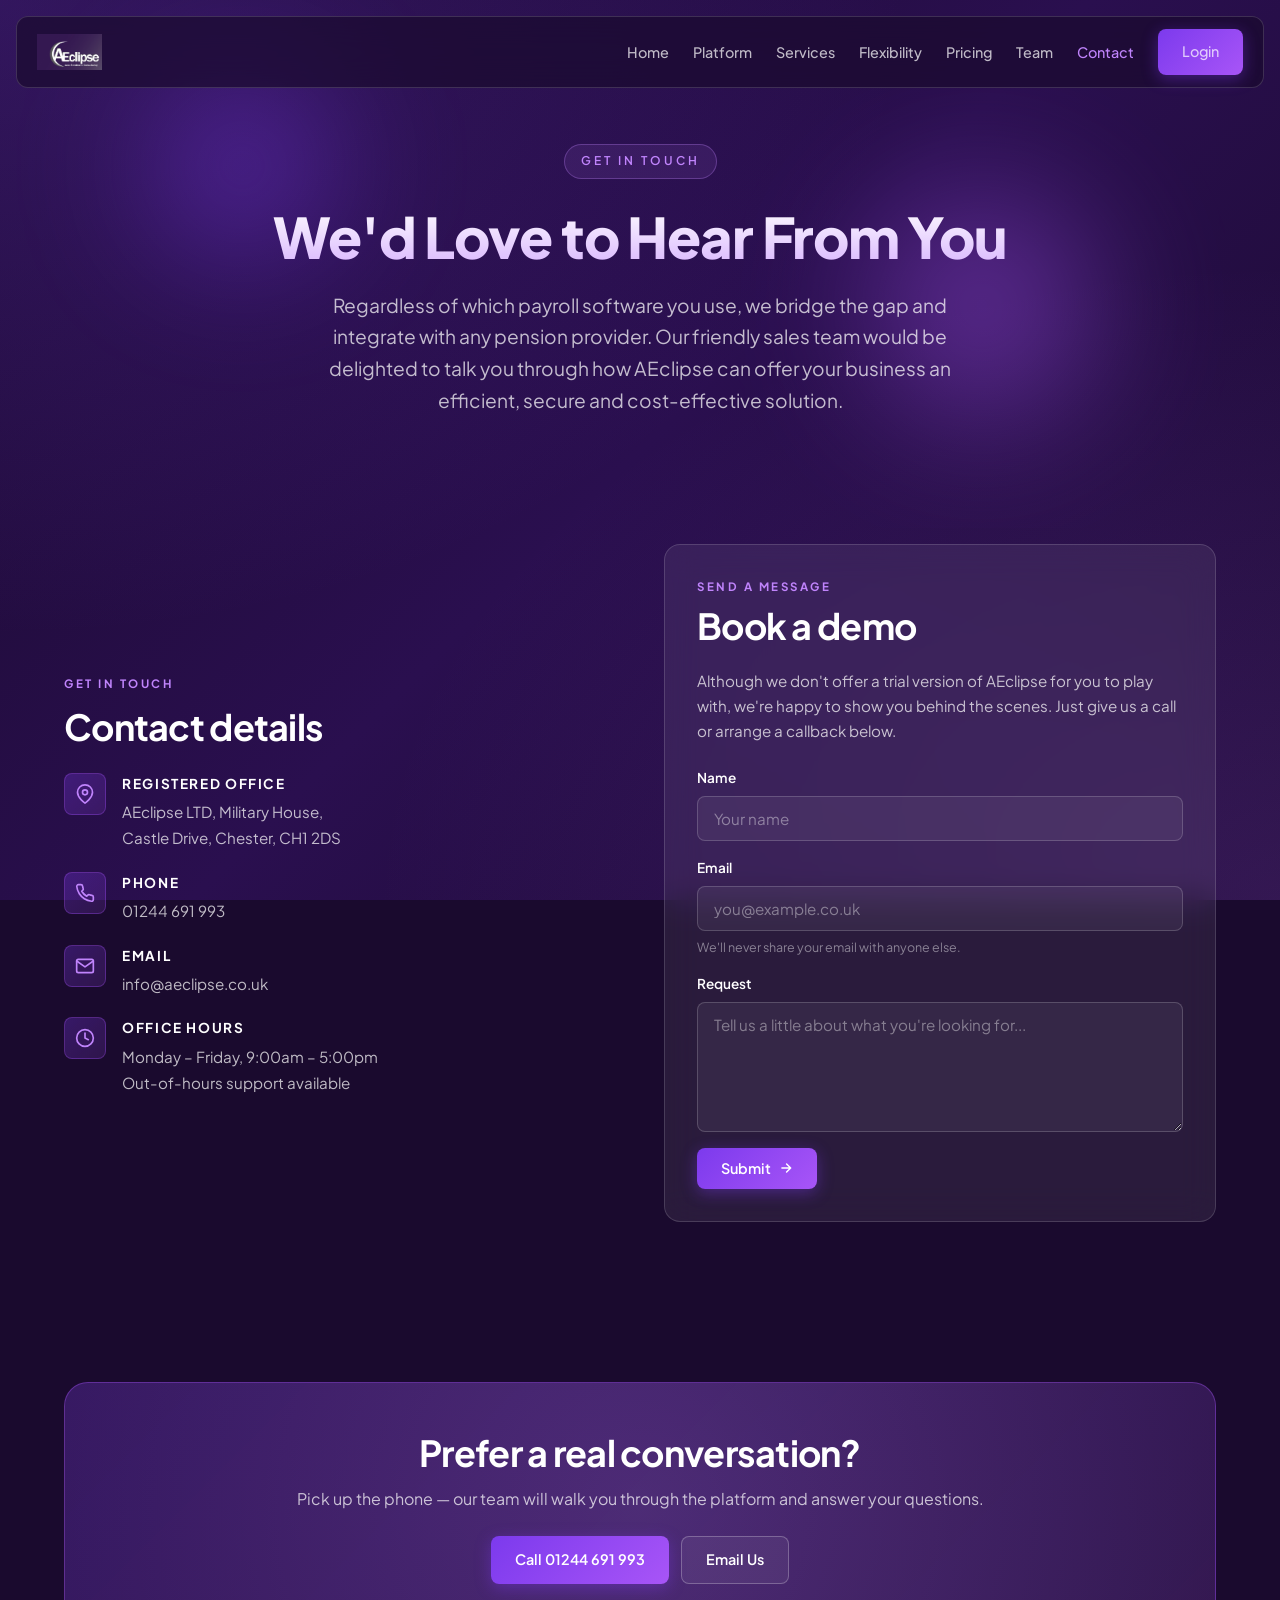
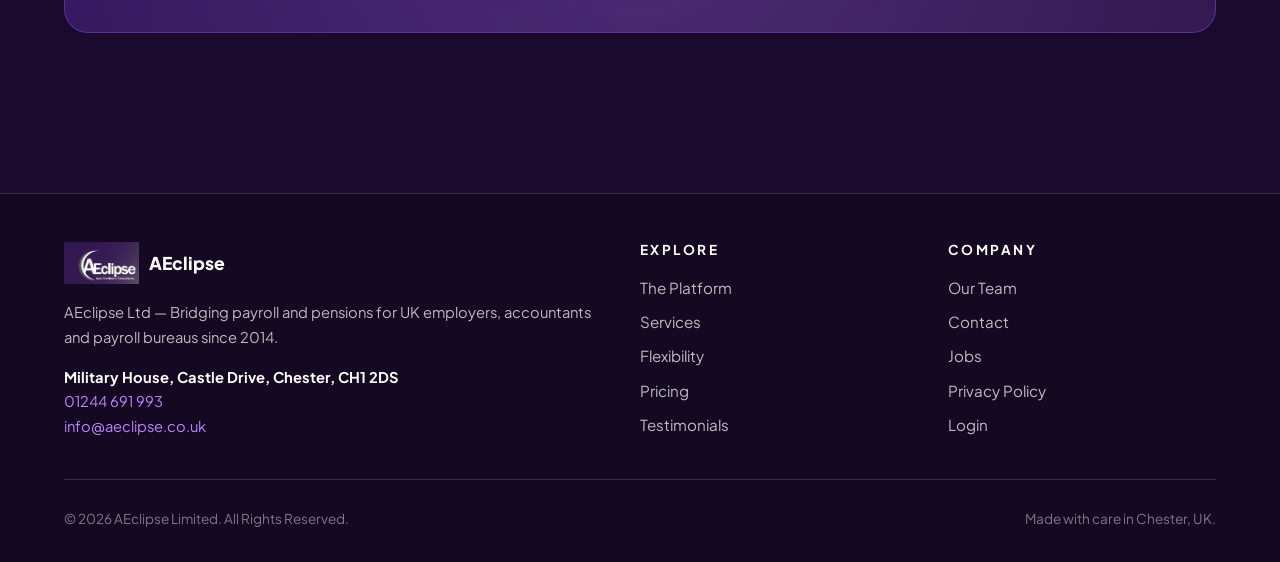
==== contact.html @ cf1ba9d9 "feat: AEclipse Auto Enrolment Consultancy site revamp Dark glassmorphism design across 11 pages with" ====
<!doctype html>
<html lang="en-GB">
<head>
<meta charset="utf-8">
<meta name="viewport" content="width=device-width,initial-scale=1">
<title>Contact — AEclipse | Get in Touch</title>
<meta name="description" content="Talk to the AEclipse team. Phone 01244 691 993, email info@aeclipse.co.uk, or send a message via the contact form.">
<link rel="icon" type="image/png" href="assets/images/Aeclipselogo.png">
<link rel="preconnect" href="https://fonts.googleapis.com">
<link rel="preconnect" href="https://fonts.gstatic.com" crossorigin>
<link href="https://fonts.googleapis.com/css2?family=Plus+Jakarta+Sans:wght@300;400;500;600;700;800&display=swap" rel="stylesheet">
<link rel="stylesheet" href="assets/css/style.css">
</head>
<body>

<nav class="navbar" aria-label="Main navigation">
  <a href="index.html" class="navbar-logo"><img src="assets/images/Aeclipselogo.png" alt="AEclipse logo"></a>
  <button class="menu-toggle" aria-label="Toggle menu" aria-expanded="false">
    <svg viewBox="0 0 24 24" fill="none" stroke="currentColor" stroke-width="2"><path d="M3 6h18M3 12h18M3 18h18" stroke-linecap="round"/></svg>
  </button>
  <ul class="navbar-links">
    <li><a href="index.html">Home</a></li>
    <li><a href="platform.html">Platform</a></li>
    <li><a href="services.html">Services</a></li>
    <li><a href="flexibility.html">Flexibility</a></li>
    <li><a href="pricing.html">Pricing</a></li>
    <li><a href="team.html">Team</a></li>
    <li><a href="contact.html" class="active">Contact</a></li>
    <li class="cta"><a href="https://pro.aeclipse.co.uk/" class="btn btn-primary" target="_blank" rel="noopener">Login</a></li>
  </ul>
</nav>

<header class="hero">
  <div class="orb orb-1"></div>
  <div class="orb orb-2"></div>
  <div class="container">
    <span class="hero-eyebrow reveal">Get in Touch</span>
    <h1 class="reveal">We'd Love to Hear From You</h1>
    <p class="hero-subtitle reveal">Regardless of which payroll software you use, we bridge the gap and integrate with any pension provider. Our friendly sales team would be delighted to talk you through how AEclipse can offer your business an efficient, secure and cost-effective solution.</p>
  </div>
</header>

<section class="section" style="padding-top:1rem">
  <div class="container">
    <div class="two-col">
      <div class="reveal">
        <span class="section-eyebrow">Get in touch</span>
        <h2 style="margin-bottom:1.5rem">Contact details</h2>
        <div class="contact-info">
          <div class="contact-info-item">
            <div class="contact-info-icon"><svg viewBox="0 0 24 24" fill="none" stroke="currentColor" stroke-width="2" stroke-linecap="round" stroke-linejoin="round"><path d="M21 10c0 7-9 13-9 13s-9-6-9-13a9 9 0 0 1 18 0z"/><circle cx="12" cy="10" r="3"/></svg></div>
            <div class="contact-info-text">
              <strong>Registered Office</strong>
              <span>AEclipse LTD, Military House,<br>Castle Drive, Chester, CH1 2DS</span>
            </div>
          </div>
          <div class="contact-info-item">
            <div class="contact-info-icon"><svg viewBox="0 0 24 24" fill="none" stroke="currentColor" stroke-width="2" stroke-linecap="round" stroke-linejoin="round"><path d="M22 16.92v3a2 2 0 0 1-2.18 2 19.79 19.79 0 0 1-8.63-3.07 19.5 19.5 0 0 1-6-6 19.79 19.79 0 0 1-3.07-8.67A2 2 0 0 1 4.11 2h3a2 2 0 0 1 2 1.72 12.84 12.84 0 0 0 .7 2.81 2 2 0 0 1-.45 2.11L8.09 9.91a16 16 0 0 0 6 6l1.27-1.27a2 2 0 0 1 2.11-.45 12.84 12.84 0 0 0 2.81.7A2 2 0 0 1 22 16.92z"/></svg></div>
            <div class="contact-info-text">
              <strong>Phone</strong>
              <a href="tel:01244691993">01244 691 993</a>
            </div>
          </div>
          <div class="contact-info-item">
            <div class="contact-info-icon"><svg viewBox="0 0 24 24" fill="none" stroke="currentColor" stroke-width="2" stroke-linecap="round" stroke-linejoin="round"><path d="M4 4h16c1.1 0 2 .9 2 2v12c0 1.1-.9 2-2 2H4c-1.1 0-2-.9-2-2V6c0-1.1.9-2 2-2z"/><polyline points="22 6 12 13 2 6"/></svg></div>
            <div class="contact-info-text">
              <strong>Email</strong>
              <a href="mailto:info@aeclipse.co.uk">info@aeclipse.co.uk</a>
            </div>
          </div>
          <div class="contact-info-item">
            <div class="contact-info-icon"><svg viewBox="0 0 24 24" fill="none" stroke="currentColor" stroke-width="2" stroke-linecap="round" stroke-linejoin="round"><circle cx="12" cy="12" r="10"/><polyline points="12 6 12 12 16 14"/></svg></div>
            <div class="contact-info-text">
              <strong>Office Hours</strong>
              <span>Monday – Friday, 9:00am – 5:00pm<br>Out-of-hours support available</span>
            </div>
          </div>
        </div>
      </div>

      <div class="card reveal" style="padding:2rem">
        <span class="section-eyebrow" style="display:block;margin-bottom:.5rem">Send a Message</span>
        <h2 style="margin-bottom:1.25rem">Book a demo</h2>
        <p style="margin-bottom:1.5rem">Although we don't offer a trial version of AEclipse for you to play with, we're happy to show you behind the scenes. Just give us a call or arrange a callback below.</p>
        <form class="form" action="https://formspree.io/f/maqazvan" method="POST" data-formspree>
          <input type="hidden" name="_subject" value="AEclipse — Contact form enquiry">
          <div class="form-group">
            <label for="c-name">Name</label>
            <input id="c-name" name="name" type="text" required placeholder="Your name">
          </div>
          <div class="form-group">
            <label for="c-email">Email</label>
            <input id="c-email" name="email" type="email" required placeholder="you@example.co.uk">
            <span class="form-note">We'll never share your email with anyone else.</span>
          </div>
          <div class="form-group">
            <label for="c-request">Request</label>
            <textarea id="c-request" name="message" required placeholder="Tell us a little about what you're looking for..."></textarea>
          </div>
          <button type="submit" class="btn btn-primary" style="align-self:flex-start">Submit
            <svg width="14" height="14" viewBox="0 0 24 24" fill="none" stroke="currentColor" stroke-width="2.5" stroke-linecap="round" stroke-linejoin="round"><path d="M5 12h14M13 5l7 7-7 7"/></svg>
          </button>
          <div class="form-success" role="status"></div>
        </form>
      </div>
    </div>
  </div>
</section>

<section class="section">
  <div class="container">
    <div class="cta-banner reveal">
      <h2>Prefer a real conversation?</h2>
      <p>Pick up the phone — our team will walk you through the platform and answer your questions.</p>
      <div class="hero-cta" style="margin-bottom:0">
        <a href="tel:01244691993" class="btn btn-primary">Call 01244 691 993</a>
        <a href="mailto:info@aeclipse.co.uk" class="btn btn-secondary">Email Us</a>
      </div>
    </div>
  </div>
</section>

<footer class="footer">
  <div class="container">
    <div class="footer-grid">
      <div>
        <div class="footer-logo"><img src="assets/images/Aeclipselogo.png" alt=""><span>AEclipse</span></div>
        <p style="font-size:.92rem">AEclipse Ltd — Bridging payroll and pensions for UK employers, accountants and payroll bureaus since 2014.</p>
        <p style="font-size:.92rem;margin-top:1rem"><strong style="color:#fff">Military House, Castle Drive, Chester, CH1 2DS</strong><br>
        <a href="tel:01244691993">01244 691 993</a><br>
        <a href="mailto:info@aeclipse.co.uk">info@aeclipse.co.uk</a></p>
      </div>
      <div>
        <h4>Explore</h4>
        <ul class="footer-links">
          <li><a href="platform.html">The Platform</a></li>
          <li><a href="services.html">Services</a></li>
          <li><a href="flexibility.html">Flexibility</a></li>
          <li><a href="pricing.html">Pricing</a></li>
          <li><a href="testimonials.html">Testimonials</a></li>
        </ul>
      </div>
      <div>
        <h4>Company</h4>
        <ul class="footer-links">
          <li><a href="team.html">Our Team</a></li>
          <li><a href="contact.html">Contact</a></li>
          <li><a href="jobs.html">Jobs</a></li>
          <li><a href="privacy.html">Privacy Policy</a></li>
          <li><a href="https://pro.aeclipse.co.uk/" target="_blank" rel="noopener">Login</a></li>
        </ul>
      </div>
    </div>
    <div class="footer-bottom">
      <span>&copy; <span id="year">2026</span> AEclipse Limited. All Rights Reserved.</span>
      <span>Made with care in Chester, UK.</span>
    </div>
  </div>
</footer>

<script src="assets/js/main.js" defer></script>
</body>
</html>
---- assets/css/style.css ----
/* AEclipse — Dark Glassmorphism Design System */

:root{
  --bg-deep:#1a0a2e;
  --bg-mid:#3d1a6b;
  --bg-light:#5b2d8e;
  --accent:#7c3aed;
  --highlight:#a855f7;
  --glow:#c084fc;
  --glass-bg:rgba(255,255,255,0.07);
  --glass-border:rgba(255,255,255,0.15);
  --text-primary:#ffffff;
  --text-secondary:rgba(255,255,255,0.72);
  --text-muted:rgba(255,255,255,0.45);
  --radius-sm:8px;
  --radius:12px;
  --radius-lg:16px;
  --radius-xl:24px;
  --shadow-glow:0 8px 32px rgba(124,58,237,0.25);
  --shadow-card:0 4px 24px rgba(0,0,0,0.25);
  --easing:cubic-bezier(.4,0,.2,1);
}

*,*::before,*::after{box-sizing:border-box;margin:0;padding:0}
html{scroll-behavior:smooth}
body{
  font-family:'Plus Jakarta Sans',system-ui,-apple-system,Segoe UI,Roboto,sans-serif;
  font-size:16px;
  line-height:1.65;
  color:var(--text-primary);
  background:var(--bg-deep);
  background-image:
    radial-gradient(ellipse at top left,rgba(124,58,237,0.25),transparent 50%),
    radial-gradient(ellipse at bottom right,rgba(168,85,247,0.18),transparent 50%),
    linear-gradient(135deg,#1a0a2e 0%,#2a0f4f 50%,#1a0a2e 100%);
  background-attachment:fixed;
  min-height:100vh;
  overflow-x:hidden;
  -webkit-font-smoothing:antialiased;
  -moz-osx-font-smoothing:grayscale;
}

img{max-width:100%;height:auto;display:block}
a{color:var(--glow);text-decoration:none;transition:color .2s var(--easing)}
a:hover{color:#fff}

h1,h2,h3,h4{font-weight:700;line-height:1.2;letter-spacing:-.02em}
h1{font-size:clamp(2rem,5vw,3.5rem);font-weight:800}
h2{font-size:clamp(1.5rem,3vw,2.25rem)}
h3{font-size:1.25rem;font-weight:600}
p{color:var(--text-secondary);max-width:68ch}

.container{max-width:1200px;margin:0 auto;padding:0 1.5rem}
.section{padding:5rem 0;position:relative}
.section-sm{padding:3rem 0}

/* ---------- Navbar ---------- */
.navbar{
  position:fixed;top:1rem;left:1rem;right:1rem;z-index:50;
  background:rgba(26,10,46,0.7);
  backdrop-filter:blur(20px);-webkit-backdrop-filter:blur(20px);
  border:1px solid var(--glass-border);
  border-radius:var(--radius);
  padding:.75rem 1.25rem;
  display:flex;align-items:center;justify-content:space-between;
  transition:background .3s var(--easing),box-shadow .3s var(--easing);
}
.navbar.scrolled{background:rgba(26,10,46,0.92);box-shadow:var(--shadow-card)}
.navbar-logo{display:flex;align-items:center;gap:.6rem;color:#fff;font-weight:800;font-size:1.05rem;letter-spacing:.02em}
.navbar-logo img{height:36px;width:auto}
.navbar-links{display:flex;align-items:center;gap:1.5rem;list-style:none}
.navbar-links a{color:var(--text-secondary);font-size:.9rem;font-weight:500;transition:color .2s var(--easing)}
.navbar-links a:hover,.navbar-links a.active{color:#fff}
.navbar-links a.active{color:var(--glow)}
.btn{
  display:inline-flex;align-items:center;justify-content:center;gap:.5rem;
  padding:.7rem 1.5rem;border-radius:var(--radius-sm);
  font-weight:600;font-size:.9rem;cursor:pointer;
  transition:all .2s var(--easing);
  border:none;text-decoration:none;
  font-family:inherit;
}
.btn-primary{background:linear-gradient(135deg,var(--accent),var(--highlight));color:#fff;box-shadow:0 4px 16px rgba(124,58,237,0.4)}
.btn-primary:hover{transform:translateY(-1px);box-shadow:0 6px 22px rgba(168,85,247,0.55);color:#fff}
.btn-secondary{background:rgba(255,255,255,0.06);border:1px solid rgba(255,255,255,0.25);color:#fff}
.btn-secondary:hover{background:rgba(255,255,255,0.12);border-color:rgba(255,255,255,0.45);transform:translateY(-1px);color:#fff}
.btn-ghost{background:transparent;color:#fff;border:1px solid rgba(255,255,255,0.2)}

.menu-toggle{display:none;background:none;border:none;color:#fff;cursor:pointer;padding:.4rem}
.menu-toggle svg{width:24px;height:24px}

@media (max-width:880px){
  .navbar{padding:.6rem 1rem}
  .navbar-links{
    position:absolute;top:100%;left:0;right:0;margin-top:.6rem;
    background:rgba(26,10,46,0.95);backdrop-filter:blur(20px);
    border:1px solid var(--glass-border);border-radius:var(--radius);
    flex-direction:column;align-items:stretch;gap:.25rem;
    padding:.75rem;
    transform:translateY(-10px);opacity:0;pointer-events:none;
    transition:all .25s var(--easing);
  }
  .navbar-links.open{transform:translateY(0);opacity:1;pointer-events:auto}
  .navbar-links a{padding:.7rem 1rem;border-radius:var(--radius-sm)}
  .navbar-links a:hover{background:rgba(255,255,255,0.08)}
  .navbar-links li.cta{padding-top:.4rem;border-top:1px solid rgba(255,255,255,0.08);margin-top:.4rem}
  .menu-toggle{display:inline-flex}
  .navbar-logo span{font-size:.95rem}
}

/* ---------- Hero ---------- */
.hero{
  position:relative;
  padding:9rem 0 5rem;
  text-align:center;
  overflow:hidden;
}
.hero-eyebrow{
  display:inline-block;
  text-transform:uppercase;letter-spacing:.25em;font-size:.75rem;font-weight:600;
  color:var(--glow);
  background:rgba(192,132,252,0.1);
  border:1px solid rgba(192,132,252,0.3);
  padding:.4rem 1rem;border-radius:999px;
  margin-bottom:1.5rem;
}
.hero h1{margin-bottom:1.25rem;background:linear-gradient(180deg,#fff 0%,#d8b4fe 100%);-webkit-background-clip:text;background-clip:text;-webkit-text-fill-color:transparent}
.hero-subtitle{font-size:clamp(1rem,1.6vw,1.2rem);color:var(--text-secondary);max-width:680px;margin:0 auto 2rem}
.hero-cta{display:flex;gap:.75rem;justify-content:center;flex-wrap:wrap;margin-bottom:3rem}

/* Floating orbs in hero */
.orb{position:absolute;border-radius:50%;filter:blur(60px);opacity:.55;pointer-events:none;z-index:-1}
.orb-1{top:5%;left:8%;width:280px;height:280px;background:radial-gradient(circle,#7c3aed,transparent 70%);animation:float 9s ease-in-out infinite}
.orb-2{bottom:10%;right:10%;width:340px;height:340px;background:radial-gradient(circle,#a855f7,transparent 70%);animation:float 11s ease-in-out infinite reverse}
.orb-3{top:40%;left:50%;width:220px;height:220px;background:radial-gradient(circle,#c084fc,transparent 70%);animation:float 13s ease-in-out infinite;animation-delay:-3s}

@keyframes float{
  0%,100%{transform:translate(0,0) scale(1)}
  33%{transform:translate(40px,-30px) scale(1.05)}
  66%{transform:translate(-30px,30px) scale(.95)}
}

/* ---------- Stat counters ---------- */
.stats{
  display:grid;grid-template-columns:repeat(auto-fit,minmax(140px,1fr));
  gap:1rem;max-width:880px;margin:0 auto;
}
.stat{
  background:var(--glass-bg);border:1px solid var(--glass-border);
  backdrop-filter:blur(16px);-webkit-backdrop-filter:blur(16px);
  border-radius:var(--radius);padding:1.5rem 1rem;text-align:center;
  transition:all .25s var(--easing);
}
.stat:hover{border-color:rgba(168,85,247,0.5);box-shadow:var(--shadow-glow);transform:translateY(-2px)}
.stat-number{font-size:2.25rem;font-weight:800;color:#fff;background:linear-gradient(135deg,#fff,#c084fc);-webkit-background-clip:text;background-clip:text;-webkit-text-fill-color:transparent;line-height:1}
.stat-label{display:block;margin-top:.4rem;font-size:.78rem;text-transform:uppercase;letter-spacing:.15em;color:var(--text-muted);font-weight:600}

/* ---------- Glass cards ---------- */
.card{
  background:var(--glass-bg);border:1px solid var(--glass-border);
  backdrop-filter:blur(16px);-webkit-backdrop-filter:blur(16px);
  border-radius:var(--radius-lg);
  padding:2rem;
  transition:all .25s var(--easing);
  position:relative;
}
.card:hover{border-color:rgba(168,85,247,0.5);box-shadow:var(--shadow-glow);transform:translateY(-3px)}
.card-icon{
  width:48px;height:48px;border-radius:var(--radius-sm);
  display:flex;align-items:center;justify-content:center;
  background:linear-gradient(135deg,rgba(124,58,237,0.3),rgba(168,85,247,0.15));
  border:1px solid rgba(168,85,247,0.3);
  color:var(--glow);
  margin-bottom:1.25rem;
}
.card-icon svg{width:24px;height:24px}
.card h3{color:#fff;margin-bottom:.6rem}
.card p{color:var(--text-secondary);font-size:.95rem}
.card-link{
  display:inline-flex;align-items:center;gap:.35rem;
  margin-top:1rem;color:var(--glow);font-weight:600;font-size:.9rem;
  transition:gap .2s var(--easing);
}
.card-link:hover{gap:.6rem;color:#fff}

.cards-grid{display:grid;grid-template-columns:repeat(auto-fit,minmax(280px,1fr));gap:1.25rem}
.cards-grid-3{display:grid;grid-template-columns:repeat(3,1fr);gap:1.25rem}
.cards-grid-2{display:grid;grid-template-columns:repeat(2,1fr);gap:1.25rem}
@media (max-width:768px){.cards-grid-3,.cards-grid-2{grid-template-columns:1fr}}

/* ---------- Section heading ---------- */
.section-head{text-align:center;max-width:760px;margin:0 auto 3rem}
.section-eyebrow{display:inline-block;text-transform:uppercase;letter-spacing:.22em;font-size:.72rem;font-weight:700;color:var(--glow);margin-bottom:.75rem}
.section-head h2{margin-bottom:.75rem}
.section-head p{color:var(--text-secondary);margin:0 auto;font-size:1.05rem}

/* ---------- Logo marquee ---------- */
.marquee{
  position:relative;overflow:hidden;
  padding:1.5rem 0;
  margin:1.5rem 0;
  -webkit-mask-image:linear-gradient(90deg,transparent,#000 12%,#000 88%,transparent);
  mask-image:linear-gradient(90deg,transparent,#000 12%,#000 88%,transparent);
}
.marquee-track{display:flex;gap:3rem;animation:marquee 32s linear infinite;width:max-content}
.marquee:hover .marquee-track{animation-play-state:paused}
.marquee-item{
  flex-shrink:0;
  background:rgba(255,255,255,0.95);
  border-radius:var(--radius);
  padding:.75rem 1.5rem;
  height:80px;width:170px;
  display:flex;align-items:center;justify-content:center;
}
.marquee-item img{max-height:54px;max-width:140px;object-fit:contain}
@keyframes marquee{from{transform:translateX(0)}to{transform:translateX(-50%)}}

/* ---------- About / Two-col ---------- */
.two-col{display:grid;grid-template-columns:1fr 1fr;gap:3rem;align-items:center}
@media (max-width:880px){.two-col{grid-template-columns:1fr;gap:2rem}}

/* ---------- Testimonials ---------- */
.testimonial-carousel{position:relative;max-width:880px;margin:0 auto}
.testimonial{
  background:var(--glass-bg);border:1px solid var(--glass-border);
  backdrop-filter:blur(16px);
  border-radius:var(--radius-lg);
  padding:2.5rem;text-align:center;
  display:none;
}
.testimonial.active{display:block;animation:fadeIn .5s var(--easing)}
.testimonial-quote{font-size:1.1rem;font-style:italic;color:#f5f3ff;line-height:1.7;margin-bottom:1.25rem}
.testimonial-quote::before{content:'"';font-size:3rem;color:var(--glow);line-height:0;vertical-align:-.4em;margin-right:.2em}
.testimonial-author{font-weight:700;color:#fff}
.testimonial-role{display:block;color:var(--text-muted);font-size:.85rem;margin-top:.2rem}
.carousel-dots{display:flex;gap:.5rem;justify-content:center;margin-top:1.75rem}
.dot{width:10px;height:10px;border-radius:50%;background:rgba(255,255,255,0.25);border:none;cursor:pointer;transition:all .25s}
.dot.active{background:var(--glow);width:28px;border-radius:5px}
@keyframes fadeIn{from{opacity:0;transform:translateY(8px)}to{opacity:1;transform:translateY(0)}}

/* ---------- Client logos ---------- */
.client-grid{display:grid;grid-template-columns:repeat(auto-fit,minmax(150px,1fr));gap:1rem}
.client-item{
  background:rgba(255,255,255,0.95);
  border-radius:var(--radius);
  padding:1rem;height:100px;
  display:flex;align-items:center;justify-content:center;
  transition:transform .25s var(--easing);
}
.client-item:hover{transform:translateY(-3px)}
.client-item img{max-height:64px;max-width:100%;object-fit:contain}

/* ---------- CTA banner ---------- */
.cta-banner{
  background:linear-gradient(135deg,rgba(124,58,237,0.25),rgba(168,85,247,0.15));
  border:1px solid rgba(168,85,247,0.4);
  border-radius:var(--radius-xl);
  padding:3rem 2rem;text-align:center;
  position:relative;overflow:hidden;
}
.cta-banner::before{content:'';position:absolute;inset:-50%;background:radial-gradient(circle,rgba(192,132,252,0.2),transparent 60%);animation:pulse 6s ease-in-out infinite}
@keyframes pulse{0%,100%{opacity:.5}50%{opacity:1}}
.cta-banner > *{position:relative}
.cta-banner h2{margin-bottom:.75rem}
.cta-banner p{margin:0 auto 1.5rem}

/* ---------- Footer ---------- */
.footer{
  margin-top:5rem;
  border-top:1px solid var(--glass-border);
  background:rgba(0,0,0,0.25);
  padding:3rem 0 2rem;
}
.footer-grid{display:grid;grid-template-columns:2fr 1fr 1fr;gap:2.5rem;margin-bottom:2.5rem}
@media (max-width:768px){.footer-grid{grid-template-columns:1fr;gap:1.75rem}}
.footer h4{color:#fff;font-size:.85rem;text-transform:uppercase;letter-spacing:.18em;margin-bottom:1rem}
.footer-links{list-style:none;display:flex;flex-direction:column;gap:.5rem}
.footer-links a{color:var(--text-secondary);font-size:.95rem}
.footer-links a:hover{color:#fff}
.footer-bottom{
  padding-top:1.75rem;border-top:1px solid var(--glass-border);
  display:flex;justify-content:space-between;align-items:center;flex-wrap:wrap;gap:1rem;
  color:var(--text-muted);font-size:.85rem;
}
.footer-logo{display:flex;align-items:center;gap:.6rem;margin-bottom:1rem}
.footer-logo img{height:42px;width:auto}
.footer-logo span{font-weight:800;color:#fff;font-size:1.1rem}

/* ---------- Form ---------- */
.form{display:flex;flex-direction:column;gap:1rem}
.form-group{display:flex;flex-direction:column;gap:.4rem}
.form label{color:#fff;font-weight:600;font-size:.85rem}
.form input,.form textarea{
  background:rgba(255,255,255,0.06);
  border:1px solid rgba(255,255,255,0.18);
  border-radius:var(--radius-sm);
  padding:.75rem 1rem;color:#fff;font-family:inherit;font-size:.95rem;
  transition:border-color .2s,background .2s;
}
.form input:focus,.form textarea:focus{outline:none;border-color:var(--glow);background:rgba(255,255,255,0.1);box-shadow:0 0 0 3px rgba(192,132,252,0.18)}
.form input::placeholder,.form textarea::placeholder{color:rgba(255,255,255,0.4)}
.form textarea{min-height:130px;resize:vertical}
.form-note{font-size:.78rem;color:var(--text-muted)}
.form-success{
  display:none;background:rgba(34,197,94,0.15);border:1px solid rgba(34,197,94,0.45);
  color:#86efac;padding:.85rem 1rem;border-radius:var(--radius-sm);margin-top:.5rem;font-size:.9rem;
}

/* ---------- Team grid ---------- */
.team-card{
  background:var(--glass-bg);border:1px solid var(--glass-border);
  backdrop-filter:blur(16px);
  border-radius:var(--radius-lg);
  padding:2rem;
  display:flex;gap:1.5rem;align-items:flex-start;
  transition:all .3s var(--easing);
}
.team-card:hover{border-color:rgba(168,85,247,0.5);box-shadow:var(--shadow-glow);transform:translateY(-3px)}
.team-photo{
  width:110px;height:110px;flex-shrink:0;
  border-radius:50%;
  border:3px solid rgba(168,85,247,0.5);
  background:#fff;object-fit:cover;
  box-shadow:0 4px 16px rgba(124,58,237,0.4);
}
.team-info h3{color:#fff;margin-bottom:.15rem}
.team-role{color:var(--glow);font-weight:600;font-size:.85rem;text-transform:uppercase;letter-spacing:.1em;margin-bottom:.75rem;display:block}
.team-bio{color:var(--text-secondary);font-size:.92rem;line-height:1.65}
@media (max-width:540px){
  .team-card{flex-direction:column;align-items:center;text-align:center}
}

/* ---------- Testimonial cards (full page) ---------- */
.testimonial-card{
  background:var(--glass-bg);border:1px solid var(--glass-border);
  border-radius:var(--radius-lg);
  padding:2.25rem;backdrop-filter:blur(16px);
  margin-bottom:1.25rem;
}
.testimonial-card .label{color:var(--glow);font-size:.78rem;text-transform:uppercase;letter-spacing:.18em;font-weight:700;margin-bottom:.6rem;display:block}
.testimonial-card h3{margin-bottom:1rem}
.testimonial-card blockquote{
  border-left:3px solid var(--accent);padding-left:1.25rem;
  font-style:italic;color:#e9d5ff;line-height:1.75;margin:1rem 0;
}
.testimonial-card cite{color:var(--text-muted);font-style:normal;font-weight:600;font-size:.9rem}

/* ---------- Reveal animation ---------- */
.reveal{opacity:0;transform:translateY(24px);transition:opacity .7s var(--easing),transform .7s var(--easing)}
.reveal.visible{opacity:1;transform:translateY(0)}

/* ---------- Pricing ---------- */
.pricing-cta{
  background:linear-gradient(135deg,rgba(124,58,237,0.25),rgba(168,85,247,0.15));
  border:1px solid rgba(168,85,247,0.45);
  border-radius:var(--radius-xl);
  padding:3rem 2rem;text-align:center;
}
.phone-big{
  display:inline-block;font-size:clamp(1.5rem,4vw,2.4rem);font-weight:800;
  color:#fff;letter-spacing:.02em;margin:1rem 0 1.5rem;
  background:linear-gradient(135deg,#fff,#c084fc);-webkit-background-clip:text;background-clip:text;-webkit-text-fill-color:transparent;
}
.phone-big:hover{color:#fff}

/* ---------- Timeline ---------- */
.timeline{display:grid;grid-template-columns:repeat(3,1fr);gap:1.25rem;margin-top:2rem;position:relative}
.timeline::before{content:'';position:absolute;top:35px;left:10%;right:10%;height:2px;background:linear-gradient(90deg,transparent,rgba(168,85,247,0.4),transparent);z-index:0}
.timeline-step{text-align:center;position:relative;z-index:1}
.timeline-num{
  width:70px;height:70px;border-radius:50%;
  background:linear-gradient(135deg,var(--accent),var(--highlight));
  display:flex;align-items:center;justify-content:center;
  font-size:1.5rem;font-weight:800;color:#fff;
  margin:0 auto 1rem;border:3px solid var(--bg-deep);
  box-shadow:0 4px 16px rgba(124,58,237,0.5);
}
.timeline-step h4{color:#fff;margin-bottom:.4rem}
.timeline-step p{color:var(--text-secondary);font-size:.9rem;margin:0 auto;max-width:240px}
@media (max-width:768px){
  .timeline{grid-template-columns:1fr;gap:1.5rem}
  .timeline::before{display:none}
}

/* ---------- Misc ---------- */
.list-checks{list-style:none;display:flex;flex-direction:column;gap:.6rem}
.list-checks li{display:flex;gap:.6rem;align-items:flex-start;color:var(--text-secondary)}
.list-checks li::before{content:'';flex-shrink:0;width:22px;height:22px;border-radius:50%;background:linear-gradient(135deg,var(--accent),var(--highlight));margin-top:2px;background-image:url("data:image/svg+xml;utf8,<svg xmlns='http://www.w3.org/2000/svg' viewBox='0 0 24 24' fill='none' stroke='white' stroke-width='3' stroke-linecap='round' stroke-linejoin='round'><polyline points='20 6 9 17 4 12'/></svg>");background-size:60%;background-repeat:no-repeat;background-position:center}

.contact-info{display:flex;flex-direction:column;gap:1.25rem}
.contact-info-item{display:flex;gap:1rem;align-items:flex-start}
.contact-info-icon{width:42px;height:42px;flex-shrink:0;border-radius:var(--radius-sm);display:flex;align-items:center;justify-content:center;background:linear-gradient(135deg,rgba(124,58,237,0.3),rgba(168,85,247,0.15));border:1px solid rgba(168,85,247,0.3);color:var(--glow)}
.contact-info-icon svg{width:20px;height:20px}
.contact-info-text strong{display:block;color:#fff;font-size:.85rem;text-transform:uppercase;letter-spacing:.12em;margin-bottom:.25rem}
.contact-info-text a,.contact-info-text span{color:var(--text-secondary);font-size:.95rem;line-height:1.5}
.contact-info-text a:hover{color:#fff}

@media (prefers-reduced-motion:reduce){
  *,*::before,*::after{animation-duration:.01ms!important;animation-iteration-count:1!important;transition-duration:.01ms!important}
  .marquee-track{animation:none}
  .orb{animation:none}
}
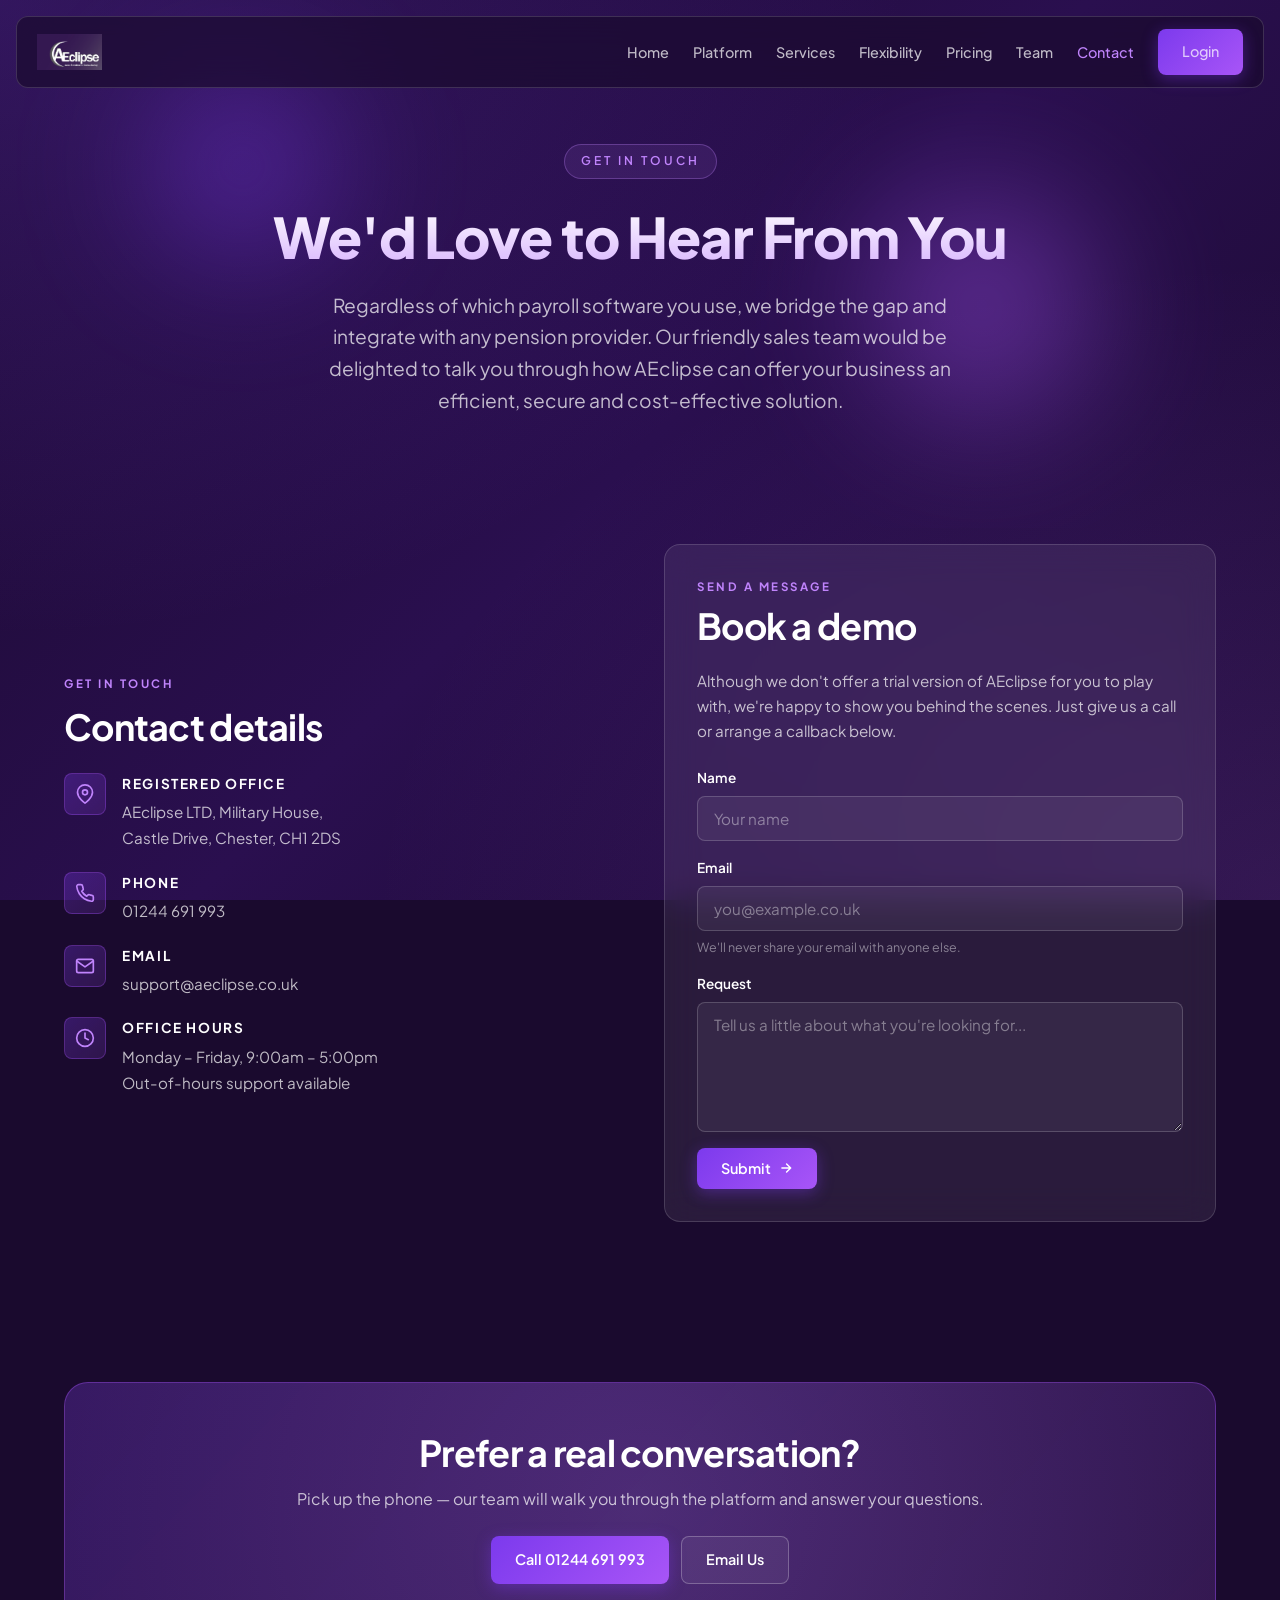
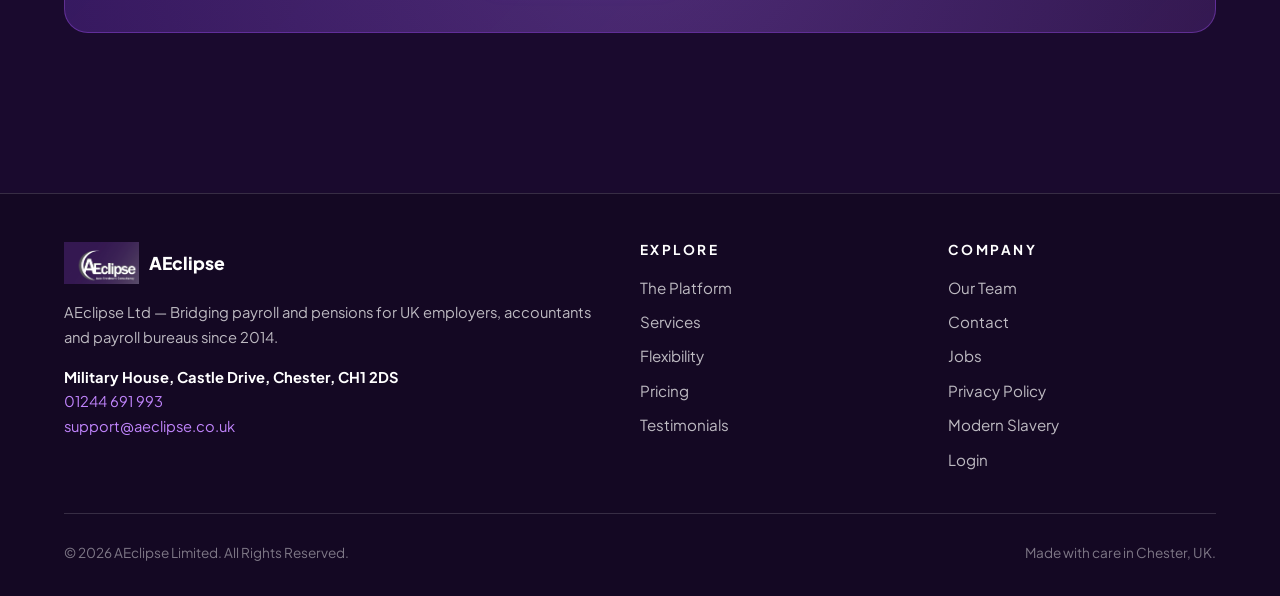
==== commit 60bb8d7b: "feat: modern slavery page, support@ email, Debs title, marquee tweak" ====
--- a/contact.html
+++ b/contact.html
@@ -4,7 +4,7 @@
 <meta charset="utf-8">
 <meta name="viewport" content="width=device-width,initial-scale=1">
 <title>Contact — AEclipse | Get in Touch</title>
-<meta name="description" content="Talk to the AEclipse team. Phone 01244 691 993, email info@aeclipse.co.uk, or send a message via the contact form.">
+<meta name="description" content="Talk to the AEclipse team. Phone 01244 691 993, email support@aeclipse.co.uk, or send a message via the contact form.">
 <link rel="icon" type="image/png" href="assets/images/Aeclipselogo.png">
 <link rel="preconnect" href="https://fonts.googleapis.com">
 <link rel="preconnect" href="https://fonts.gstatic.com" crossorigin>
@@ -65,7 +65,7 @@
             <div class="contact-info-icon"><svg viewBox="0 0 24 24" fill="none" stroke="currentColor" stroke-width="2" stroke-linecap="round" stroke-linejoin="round"><path d="M4 4h16c1.1 0 2 .9 2 2v12c0 1.1-.9 2-2 2H4c-1.1 0-2-.9-2-2V6c0-1.1.9-2 2-2z"/><polyline points="22 6 12 13 2 6"/></svg></div>
             <div class="contact-info-text">
               <strong>Email</strong>
-              <a href="mailto:info@aeclipse.co.uk">info@aeclipse.co.uk</a>
+              <a href="mailto:support@aeclipse.co.uk">support@aeclipse.co.uk</a>
             </div>
           </div>
           <div class="contact-info-item">
@@ -114,7 +114,7 @@
       <p>Pick up the phone — our team will walk you through the platform and answer your questions.</p>
       <div class="hero-cta" style="margin-bottom:0">
         <a href="tel:01244691993" class="btn btn-primary">Call 01244 691 993</a>
-        <a href="mailto:info@aeclipse.co.uk" class="btn btn-secondary">Email Us</a>
+        <a href="mailto:support@aeclipse.co.uk" class="btn btn-secondary">Email Us</a>
       </div>
     </div>
   </div>
@@ -128,7 +128,7 @@
         <p style="font-size:.92rem">AEclipse Ltd — Bridging payroll and pensions for UK employers, accountants and payroll bureaus since 2014.</p>
         <p style="font-size:.92rem;margin-top:1rem"><strong style="color:#fff">Military House, Castle Drive, Chester, CH1 2DS</strong><br>
         <a href="tel:01244691993">01244 691 993</a><br>
-        <a href="mailto:info@aeclipse.co.uk">info@aeclipse.co.uk</a></p>
+        <a href="mailto:support@aeclipse.co.uk">support@aeclipse.co.uk</a></p>
       </div>
       <div>
         <h4>Explore</h4>
@@ -147,6 +147,7 @@
           <li><a href="contact.html">Contact</a></li>
           <li><a href="jobs.html">Jobs</a></li>
           <li><a href="privacy.html">Privacy Policy</a></li>
+          <li><a href="modern-slavery.html">Modern Slavery</a></li>
           <li><a href="https://pro.aeclipse.co.uk/" target="_blank" rel="noopener">Login</a></li>
         </ul>
       </div>
